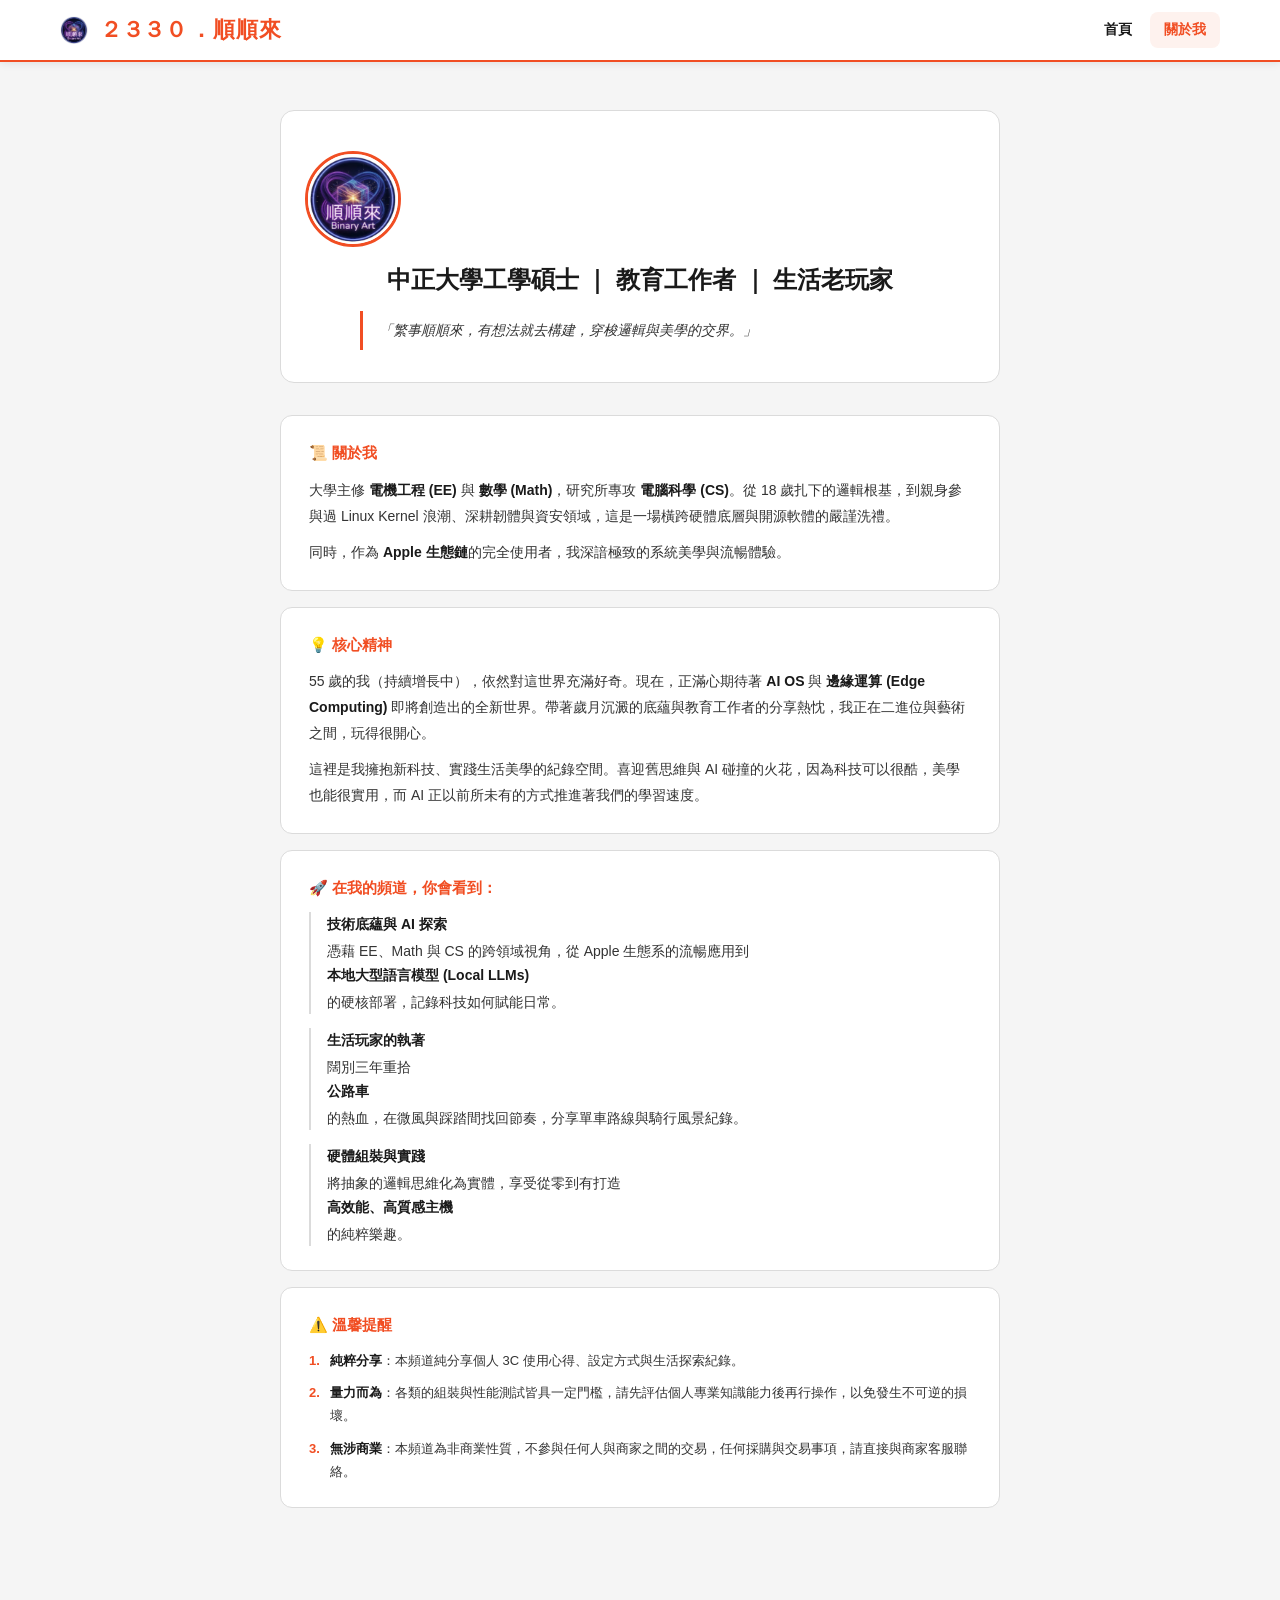
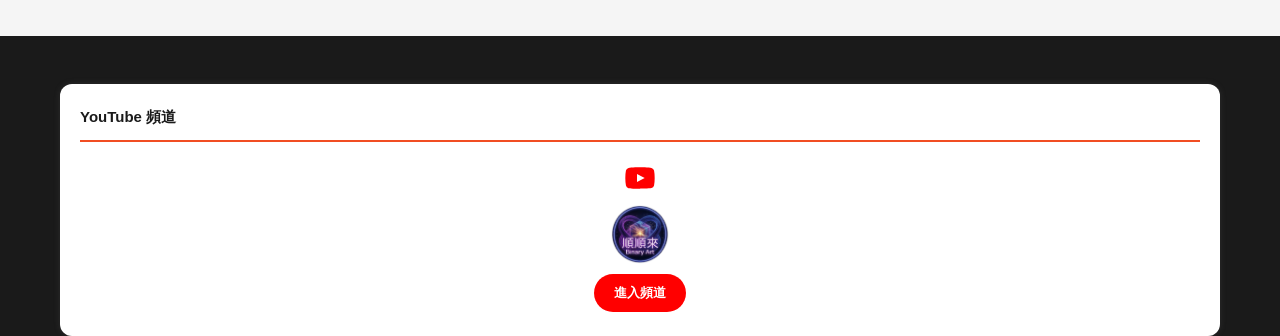
==== about.html @ 05134ce8 "YouTube 頻道按鈕文字改為「進入頻道」 原本「訂閱頻道」改成「進入頻道」，出現在首頁/about/文章頁的 YouTube 頻道 widget。" ====
<!DOCTYPE html>
<html lang="zh-TW">
<head>
  <meta charset="UTF-8">
  <meta name="viewport" content="width=device-width, initial-scale=1.0">
  <title>關於我 - ２３３０．順順來</title>
  <meta name="description" content="中正大學工學碩士、教育工作者、生活老玩家。繁事順順來，有想法就去構建，穿梭邏輯與美學的交界。">
  <link rel="stylesheet" href="style.css">
  <style>
    .about-container {
      max-width: 760px;
      margin: 48px auto;
      padding: 0 20px 64px;
    }
    .about-hero {
      text-align: center;
      padding: 40px 24px 32px;
      margin-bottom: 32px;
      background: var(--bg-card);
      border: 1px solid var(--border);
      border-radius: 14px;
    }
    .about-avatar {
      width: 96px;
      height: 96px;
      border-radius: 50%;
      object-fit: cover;
      border: 3px solid var(--accent-1);
      margin-bottom: 16px;
    }
    .about-hero h1 {
      font-size: clamp(18px, 3vw, 24px);
      font-weight: 800;
      line-height: 1.4;
      margin-bottom: 14px;
      color: var(--text-main);
    }
    .about-quote {
      font-size: 14px;
      color: var(--text-secondary);
      border-left: 3px solid var(--accent-1);
      padding: 8px 16px;
      margin: 0 auto;
      max-width: 560px;
      text-align: left;
      background: rgba(255,255,255,.03);
      border-radius: 0 6px 6px 0;
      font-style: italic;
    }
    .about-section {
      background: var(--bg-card);
      border: 1px solid var(--border);
      border-radius: 12px;
      padding: 24px 28px;
      margin-bottom: 16px;
    }
    .about-section h2 {
      font-size: 15px;
      font-weight: 700;
      color: var(--accent-1);
      margin-bottom: 12px;
      display: flex;
      align-items: center;
      gap: 8px;
    }
    .about-section p {
      font-size: 14px;
      color: var(--text-secondary);
      line-height: 1.85;
    }
    .about-section p + p { margin-top: 10px; }
    .about-section strong { color: var(--text-main); }
    .about-list {
      list-style: none;
      padding: 0;
      display: flex;
      flex-direction: column;
      gap: 14px;
    }
    .about-list li {
      font-size: 14px;
      color: var(--text-secondary);
      line-height: 1.75;
      padding-left: 16px;
      border-left: 2px solid var(--border);
    }
    .about-list li strong { color: var(--text-main); display: block; margin-bottom: 2px; }
    .notice-list {
      list-style: none;
      padding: 0;
      display: flex;
      flex-direction: column;
      gap: 10px;
    }
    .notice-list li {
      font-size: 13px;
      color: var(--text-secondary);
      line-height: 1.75;
      display: flex;
      gap: 10px;
    }
    .notice-num {
      font-weight: 700;
      color: var(--accent-1);
      flex-shrink: 0;
    }
  </style>
</head>
<body>

  <!-- ==================== HEADER ==================== -->
  <header class="site-header">
    <div class="header-inner container">
      <a href="index.html" class="logo" aria-label="２３３０．順順來首頁">
        <img src="pic/logo/logo.png" alt="順順來" class="logo-img"><span class="logo-k">２３３０</span><span class="logo-sub">．順順來</span>
      </a>

      <nav class="mini-nav" aria-label="主要導覽">
        <a href="index.html">首頁</a>
        <a href="about.html" class="active">關於我</a>
      </nav>
    </div>
  </header>

  <main>
    <div class="about-container">

      <!-- Hero -->
      <div class="about-hero">
        <img src="pic/logo/logo.png" alt="順順來" class="about-avatar">
        <h1>中正大學工學碩士 ｜ 教育工作者 ｜ 生活老玩家</h1>
        <p class="about-quote">「繁事順順來，有想法就去構建，穿梭邏輯與美學的交界。」</p>
      </div>

      <!-- 關於我 -->
      <div class="about-section">
        <h2>📜 關於我</h2>
        <p>大學主修 <strong>電機工程 (EE)</strong> 與 <strong>數學 (Math)</strong>，研究所專攻 <strong>電腦科學 (CS)</strong>。從 18 歲扎下的邏輯根基，到親身參與過 Linux Kernel 浪潮、深耕韌體與資安領域，這是一場橫跨硬體底層與開源軟體的嚴謹洗禮。</p>
        <p>同時，作為 <strong>Apple 生態鏈</strong>的完全使用者，我深諳極致的系統美學與流暢體驗。</p>
      </div>

      <!-- 核心精神 -->
      <div class="about-section">
        <h2>💡 核心精神</h2>
        <p>55 歲的我（持續增長中），依然對這世界充滿好奇。現在，正滿心期待著 <strong>AI OS</strong> 與 <strong>邊緣運算 (Edge Computing)</strong> 即將創造出的全新世界。帶著歲月沉澱的底蘊與教育工作者的分享熱忱，我正在二進位與藝術之間，玩得很開心。</p>
        <p>這裡是我擁抱新科技、實踐生活美學的紀錄空間。喜迎舊思維與 AI 碰撞的火花，因為科技可以很酷，美學也能很實用，而 AI 正以前所未有的方式推進著我們的學習速度。</p>
      </div>

      <!-- 在這裡你會看到 -->
      <div class="about-section">
        <h2>🚀 在我的頻道，你會看到：</h2>
        <ul class="about-list">
          <li>
            <strong>技術底蘊與 AI 探索</strong>
            憑藉 EE、Math 與 CS 的跨領域視角，從 Apple 生態系的流暢應用到<strong>本地大型語言模型 (Local LLMs)</strong> 的硬核部署，記錄科技如何賦能日常。
          </li>
          <li>
            <strong>生活玩家的執著</strong>
            闊別三年重拾<strong>公路車</strong>的熱血，在微風與踩踏間找回節奏，分享單車路線與騎行風景紀錄。
          </li>
          <li>
            <strong>硬體組裝與實踐</strong>
            將抽象的邏輯思維化為實體，享受從零到有打造<strong>高效能、高質感主機</strong>的純粹樂趣。
          </li>
        </ul>
      </div>

      <!-- 溫馨提醒 -->
      <div class="about-section">
        <h2>⚠️ 溫馨提醒</h2>
        <ul class="notice-list">
          <li><span class="notice-num">1.</span><span><strong>純粹分享</strong>：本頻道純分享個人 3C 使用心得、設定方式與生活探索紀錄。</span></li>
          <li><span class="notice-num">2.</span><span><strong>量力而為</strong>：各類的組裝與性能測試皆具一定門檻，請先評估個人專業知識能力後再行操作，以免發生不可逆的損壞。</span></li>
          <li><span class="notice-num">3.</span><span><strong>無涉商業</strong>：本頻道為非商業性質，不參與任何人與商家之間的交易，任何採購與交易事項，請直接與商家客服聯絡。</span></li>
        </ul>
      </div>

    </div>
  </main>
  <!-- ==================== FOOTER ==================== -->
  <footer class="site-footer">
    <div class="container">
      

         <div class="widget">
            <h3 class="widget-title">YouTube 頻道</h3>
            <div class="yt-channel-card">
              <div class="yt-icon">
                <svg viewBox="0 0 24 24" width="32" height="32" fill="#FF0000"><path d="M22.54 6.42a2.78 2.78 0 0 0-1.95-1.96C18.88 4 12 4 12 4s-6.88 0-8.59.46A2.78 2.78 0 0 0 1.46 6.42 29 29 0 0 0 1 12a29 29 0 0 0 .46 5.58A2.78 2.78 0 0 0 3.41 19.6C5.12 20 12 20 12 20s6.88 0 8.59-.46a2.78 2.78 0 0 0 1.95-1.95A29 29 0 0 0 23 12a29 29 0 0 0-.46-5.58z"/><polygon fill="#fff" points="9.75 15.02 15.5 12 9.75 8.98 9.75 15.02"/></svg>
              </div>
              <div class="yt-info">
                <img src="pic/logo/logo.png" alt="順順來" class="yt-logo">
              </div>
              <a href="https://www.youtube.com/@shunshun-dev" target="_blank" rel="noopener" class="yt-subscribe-btn">進入頻道</a>
            </div>
          </div>


      
    </div>
  </footer>
 

  <script src="script.js"></script>
</body>
</html>
---- style.css ----
/* ============================================================
   ZenTech - 主要樣式表
   色彩系統：
     --accent-1: #F14E23 (橘紅主色)
     --accent-2: #F14E55 (深紅輔色)
   ============================================================ */

/* ---------- CSS 自訂屬性 ---------- */
:root {
  --accent-1:   #F14E23;
  --accent-2:   #F14E55;
  --border:     #DBDBDB;
  --divider:    #E8E8E8;
  --text-muted: #9E9E9E;
  --text-main:  #1a1a1a;
  --text-body:  #333333;
  --bg-page:    #F5F5F5;
  --bg-card:    #ffffff;
  --bg-header:  #ffffff;
  --radius-sm:  8px;
  --radius-md:  12px;
  --radius-lg:  20px;
  --shadow-card: 0 0 6px 0 hsla(0,0%,45%,.22);
  --shadow-hover: 0 4px 16px 0 hsla(0,0%,35%,.18);
  --transition: 0.25s ease;
  --container: 1200px;
  --header-h:  60px;
}

/* ---------- Reset & Base ---------- */
*, *::before, *::after { box-sizing: border-box; margin: 0; padding: 0; }

html { scroll-behavior: smooth; }

body {
  font-family: -apple-system, BlinkMacSystemFont, "Segoe UI", "PingFang TC",
    "Microsoft JhengHei", "Noto Sans TC", sans-serif;
  font-size: 15px;
  line-height: 1.7;
  color: var(--text-body);
  background: var(--bg-page);
}

a { color: inherit; text-decoration: none; }
a:hover { color: var(--accent-1); }
img { display: block; max-width: 100%; height: auto; }
ul, ol { list-style: none; }
button { cursor: pointer; border: none; background: none; font: inherit; }

/* ---------- 容器 ---------- */
.container {
  max-width: var(--container);
  margin-inline: auto;
  padding-inline: 20px;
}

.section-gap { padding-block: 40px; }

/* ============================================================
   HEADER
   ============================================================ */
.site-header {
  position: sticky;
  top: 0;
  z-index: 100;
  background: var(--bg-header);
  border-bottom: 2px solid var(--accent-1);
  box-shadow: 0 2px 8px hsla(0,0%,0%,.08);
}

.header-inner {
  display: flex;
  align-items: center;
  gap: 16px;
  height: var(--header-h);
}

/* Logo */
.logo {
  display: flex;
  align-items: center;
  gap: 4px;
  flex-shrink: 0;
  font-weight: 900;
  letter-spacing: -0.5px;
}
.logo-img {
  height: 28px;
  width: auto;
  margin-right: 8px;
  border-radius: 4px;
}
.logo-k {
  font-size: 22px;
  color: var(--accent-1);
}
.logo-sub {
  font-size: 22px;
  color: var(--accent-1);
  letter-spacing: 1px;
}

/* 主要導覽（僅首頁／關於我），靠右對齊 */
.mini-nav {
  display: flex;
  gap: 4px;
  margin-inline-start: auto;
}
.mini-nav a {
  display: block;
  padding: 6px 14px;
  border-radius: var(--radius-sm);
  font-size: 14px;
  font-weight: 600;
  color: var(--text-main);
  white-space: nowrap;
  transition: color var(--transition), background var(--transition);
}
.mini-nav a:hover,
.mini-nav a.active {
  color: var(--accent-1);
  background: hsla(16, 88%, 55%, 0.08);
}

/* ============================================================
   NEWS HERO
   ============================================================ */
.news-hero-section {
  background: #080a10;
  border-bottom: 1px solid var(--border);
}

.news-hero-header {
  display: flex;
  align-items: center;
  gap: 10px;
  padding: 14px 0 10px;
  border-bottom: 1px solid rgba(255,255,255,.06);
  flex-wrap: wrap;
}

.news-live-dot {
  width: 8px;
  height: 8px;
  border-radius: 50%;
  background: #f87171;
  flex-shrink: 0;
  animation: pulse-red 1.8s ease-in-out infinite;
}
@keyframes pulse-red {
  0%, 100% { opacity: 1; box-shadow: 0 0 0 0 rgba(248,113,113,.5); }
  50%       { opacity: .7; box-shadow: 0 0 0 5px rgba(248,113,113,0); }
}

.news-hero-label {
  font-size: 12px;
  font-weight: 700;
  letter-spacing: .8px;
  color: #f87171;
  text-transform: uppercase;
}

.news-source-tags {
  margin-left: auto;
  display: flex;
  gap: 6px;
  flex-wrap: wrap;
}

.news-stag {
  font-size: 10px;
  font-weight: 700;
  padding: 2px 7px;
  border-radius: 3px;
}

.news-list {
  list-style: none;
  padding: 2px 0 14px;
  display: grid;
  grid-template-columns: 1fr 1fr;
  gap: 0 32px;
}

.news-item {
  display: flex;
  align-items: baseline;
  gap: 7px;
  padding: 8px 0;
  border-bottom: 1px solid rgba(255,255,255,.04);
  min-width: 0;
}
.news-item:last-child,
.news-item:nth-last-child(2):nth-child(odd) { border-bottom: none; }

.news-badge {
  font-size: 10px;
  font-weight: 700;
  padding: 1px 5px;
  border-radius: 3px;
  white-space: nowrap;
  flex-shrink: 0;
}

.news-item a {
  font-size: 13px;
  color: #ffffff;
  text-decoration: none;
  line-height: 1.4;
  flex: 1;
  min-width: 0;
  overflow: hidden;
  white-space: nowrap;
  text-overflow: ellipsis;
  display: block;
}
.news-item a:hover { color: var(--accent-1); }

.news-time {
  font-size: 11px;
  color: var(--text-muted);
  white-space: nowrap;
  flex-shrink: 0;
}

.news-error {
  color: var(--text-muted);
  font-size: 13px;
  padding: 24px 0;
  text-align: center;
}

/* ============================================================
   MAGAZINE LAYOUT
   ============================================================ */
.magazine-layout {
  display: grid;
  grid-template-columns: 1fr;
  align-items: start;
}

/* ============================================================
   主欄 儀表板嵌入
   ============================================================ */
.dashboard-embed-wrap {
  background: var(--bg-card);
  border: 1px solid var(--border);
  border-radius: var(--radius-lg);
  overflow: hidden;
  box-shadow: var(--shadow-card);
}
.dashboard-embed-header {
  display: flex;
  align-items: center;
  justify-content: space-between;
  gap: 12px;
  padding: 16px 20px;
  border-bottom: 1px solid var(--divider);
}
.dashboard-embed-title {
  font-size: 16px;
  font-weight: 800;
  color: var(--text-main);
}
.dashboard-embed-link {
  font-size: 13px;
  font-weight: 700;
  color: var(--accent-1);
  white-space: nowrap;
  transition: opacity var(--transition);
}
.dashboard-embed-link:hover { opacity: .75; color: var(--accent-1); }
.dashboard-iframe {
  display: block;
  width: 100%;
  border: 0;
  /* 先給接近實際內容高度的預設值，postMessage 抵達後才會被 JS 覆寫成精確值，
     這樣即使高度回報訊息還沒送達或延遲，也不會出現內縮捲軸 */
  height: 2900px;
  transition: height 0.2s ease;
}

@media (max-width: 480px) {
  .dashboard-embed-header { flex-direction: column; align-items: flex-start; gap: 6px; }
}

/* ============================================================
   SIDEBAR
   ============================================================ */
.sidebar { display: flex; flex-direction: column; gap: 24px; }

.widget {
  background: var(--bg-card);
  border-radius: var(--radius-md);
  box-shadow: var(--shadow-card);
  padding: 20px;
}
.widget-title {
  font-size: 15px;
  font-weight: 800;
  color: var(--text-main);
  margin-bottom: 16px;
  padding-bottom: 10px;
  border-bottom: 2px solid var(--accent-1);
}

/* 熱門文章列表 */
.popular-list { display: flex; flex-direction: column; gap: 14px; }
.popular-list li a {
  display: flex;
  gap: 12px;
  align-items: flex-start;
}
.popular-list li a:hover .popular-title { color: var(--accent-1); }
.popular-num {
  font-size: 22px;
  font-weight: 900;
  color: var(--divider);
  line-height: 1;
  flex-shrink: 0;
  width: 28px;
}
.popular-list li:first-child .popular-num { color: var(--accent-1); }
.popular-list li:nth-child(2) .popular-num { color: var(--accent-2); }
.popular-title {
  font-size: 13px;
  font-weight: 600;
  line-height: 1.5;
  color: var(--text-main);
  margin-bottom: 4px;
  transition: color var(--transition);
}
.popular-list time {
  font-size: 11.5px;
  color: var(--text-muted);
}


.tag-item {
  display: inline-block;
  padding: 4px 12px;
  background: var(--bg-page);
  border: 1px solid var(--border);
  border-radius: 20px;
  font-size: 12.5px;
  color: var(--text-body);
  transition: background var(--transition), color var(--transition), border-color var(--transition);
}
.tag-item:hover {
  background: var(--accent-1);
  color: #fff;
  border-color: var(--accent-1);
}

/* ============================================================
   FOOTER
   ============================================================ */
.site-footer {
  background: var(--text-main);
  color: rgba(255,255,255,.75);
  padding-top: 48px;
}

.footer-grid {
  display: grid;
  grid-template-columns: 2fr 1fr 1fr;
  gap: 40px;
  padding-bottom: 40px;
  border-bottom: 1px solid rgba(255,255,255,.1);
}

.footer-brand .logo { margin-bottom: 12px; }
.footer-brand .logo-k { color: var(--accent-1); }
.footer-brand .logo-sub { color: var(--accent-1); }
.footer-brand p {
  font-size: 13.5px;
  line-height: 1.7;
  margin-bottom: 20px;
  color: rgba(255,255,255,.6);
}

.social-links { display: flex; gap: 10px; }
.social-link {
  display: flex;
  align-items: center;
  justify-content: center;
  width: 36px; height: 36px;
  border-radius: 50%;
  background: rgba(255,255,255,.1);
  color: rgba(255,255,255,.8);
  transition: background var(--transition), color var(--transition);
}
.social-link:hover { background: var(--accent-1); color: #fff; }

.footer-col h4 {
  font-size: 14px;
  font-weight: 700;
  color: #fff;
  margin-bottom: 16px;
  padding-bottom: 10px;
  border-bottom: 1px solid rgba(255,255,255,.1);
}
.footer-col ul { display: flex; flex-direction: column; gap: 10px; }
.footer-col a {
  font-size: 13.5px;
  color: rgba(255,255,255,.6);
  transition: color var(--transition);
}
.footer-col a:hover { color: var(--accent-1); }

.footer-bottom {
  display: flex;
  align-items: center;
  justify-content: space-between;
  flex-wrap: wrap;
  gap: 8px;
  padding-block: 20px;
  font-size: 12.5px;
  color: rgba(255,255,255,.4);
}

/* ============================================================
   RESPONSIVE — 平板 (768px ~ 1024px)
   ============================================================ */
@media (max-width: 1024px) {
  .footer-grid { grid-template-columns: 1fr 1fr; }
  .footer-brand { grid-column: 1 / -1; }
}

/* ============================================================
   RESPONSIVE — 手機 (< 768px)
   ============================================================ */
@media (max-width: 768px) {

  /* Header */
  .mini-nav { gap: 0; }
  .mini-nav a { padding: 6px 8px; font-size: 13px; }

  /* News hero */
  .news-list { grid-template-columns: 1fr; }

  /* Footer */
  .footer-grid { grid-template-columns: 1fr; gap: 28px; }
  .footer-brand { grid-column: auto; }
  .footer-bottom { flex-direction: column; text-align: center; }
}

/* ============================================================
   尊重使用者動態偏好
   ============================================================ */
@media (prefers-reduced-motion: reduce) {
  *, *::before, *::after {
    animation-duration: 0.01ms !important;
    transition-duration: 0.01ms !important;
  }
  .news-live-dot { animation: none; }
}

/* ============================================================
   LOADING SPINNER
   ============================================================ */
.loading-spinner {
  width: 36px; height: 36px;
  border: 3px solid var(--divider);
  border-top-color: var(--accent-1);
  border-radius: 50%;
  animation: spin 0.8s linear infinite;
  margin: 40px auto;
}
@keyframes spin { to { transform: rotate(360deg); } }

/* ============================================================
   YouTube 頻道卡片（側邊欄 Widget）
   ============================================================ */
.yt-channel-card {
  display: flex;
  flex-direction: column;
  align-items: center;
  gap: 10px;
  text-align: center;
  padding: 4px 0;
}
.yt-icon { line-height: 0; }
.yt-logo {
  max-width: 140px;
  max-height: 60px;
  object-fit: contain;
}
.yt-subscribe-btn {
  display: inline-block;
  background: #FF0000;
  color: #fff;
  font-size: 13px;
  font-weight: 700;
  padding: 8px 20px;
  border-radius: var(--radius-lg);
  transition: background var(--transition);
}
.yt-subscribe-btn:hover { background: #cc0000; color: #fff; }

/* ============================================================
   文章頁版面
   ============================================================ */
.article-container { padding-block: 32px; }

.article-layout {
  display: grid;
  grid-template-columns: 1fr 300px;
  gap: 32px;
  align-items: start;
}

/* 麵包屑 */
.breadcrumb {
  display: flex;
  align-items: center;
  gap: 8px;
  flex-wrap: wrap;
  font-size: 13px;
  color: var(--text-muted);
  margin-bottom: 24px;
}
.breadcrumb a { color: var(--text-muted); transition: color var(--transition); }
.breadcrumb a:hover { color: var(--accent-1); }
.breadcrumb .sep {
  font-size: 10px;
  opacity: .5;
}
.breadcrumb .current { color: var(--text-body); }

/* 文章 meta（類別 + 日期）*/
.article-meta-top {
  display: flex;
  align-items: center;
  gap: 12px;
  margin-bottom: 16px;
  flex-wrap: wrap;
}
.article-cat-tag {
  display: inline-block;
  background: var(--accent-1);
  color: #fff;
  font-size: 11px;
  font-weight: 700;
  letter-spacing: 0.8px;
  padding: 4px 12px;
  border-radius: 4px;
}
.article-date {
  font-size: 13px;
  color: var(--text-muted);
}

/* 文章標題 */
.article-title {
  font-size: clamp(20px, 3vw, 30px);
  font-weight: 900;
  line-height: 1.35;
  color: var(--text-main);
  margin-bottom: 8px;
}

/* 文章摘要 */
.article-excerpt {
  font-size: 15.5px;
  color: var(--text-muted);
  line-height: 1.7;
  margin-bottom: 24px;
  padding-bottom: 24px;
  border-bottom: 1px solid var(--divider);
}

/* YouTube 嵌入容器（響應式 16:9）*/
.yt-embed-wrap {
  position: relative;
  width: 100%;
  aspect-ratio: 16 / 9;
  border-radius: var(--radius-md);
  overflow: hidden;
  background: #000;
  margin-bottom: 32px;
  box-shadow: var(--shadow-hover);
}
.yt-embed-wrap iframe {
  position: absolute;
  inset: 0;
  width: 100%;
  height: 100%;
  border: none;
}

/* 文章內文 */
.article-body {
  font-size: 16px;
  line-height: 1.85;
  color: var(--text-body);
}
.article-body p {
  margin-bottom: 1.4em;
  text-align: justify;
}
.article-body p:last-child { margin-bottom: 0; }

.article-figure {
  margin: 1.8em 0;
}
.article-figure img {
  width: 100%;
  border-radius: var(--radius-md);
  box-shadow: var(--shadow-card);
}
.article-figure figcaption {
  margin-top: 8px;
  font-size: 13px;
  color: var(--text-muted);
  text-align: center;
}

/* 標籤列 */
.article-tags {
  display: flex;
  flex-wrap: wrap;
  gap: 8px;
  margin-top: 32px;
  padding-top: 24px;
  border-top: 1px solid var(--divider);
}
.article-tags .tag-item {
  font-size: 12px;
}

/* 文章頁分享列 */
.article-share {
  display: flex;
  align-items: center;
  gap: 12px;
  margin-top: 24px;
  font-size: 13.5px;
  font-weight: 600;
  color: var(--text-muted);
}
.share-btn {
  display: flex;
  align-items: center;
  gap: 6px;
  padding: 7px 16px;
  border-radius: var(--radius-lg);
  font-size: 13px;
  font-weight: 600;
  color: #fff;
  transition: opacity var(--transition);
}
.share-btn:hover { opacity: .85; color: #fff; }
.share-btn.fb { background: #1877F2; }
.share-btn.yt { background: #FF0000; }
.share-btn.line { background: #06C755; }

/* 404 / 錯誤訊息 */
.article-not-found {
  text-align: center;
  padding: 80px 20px;
  color: var(--text-muted);
}
.article-not-found h2 {
  font-size: 22px;
  color: var(--text-main);
  margin-bottom: 12px;
}
.article-not-found a {
  color: var(--accent-1);
  font-weight: 600;
}

/* ============================================================
   RWD — 文章頁
   ============================================================ */
@media (max-width: 1024px) {
  .article-layout { grid-template-columns: 1fr 260px; }
}

@media (max-width: 768px) {
  .article-layout { grid-template-columns: 1fr; }
  .article-sidebar { order: -1; }
.article-title { font-size: 20px; }
  .article-body { font-size: 15px; }
}
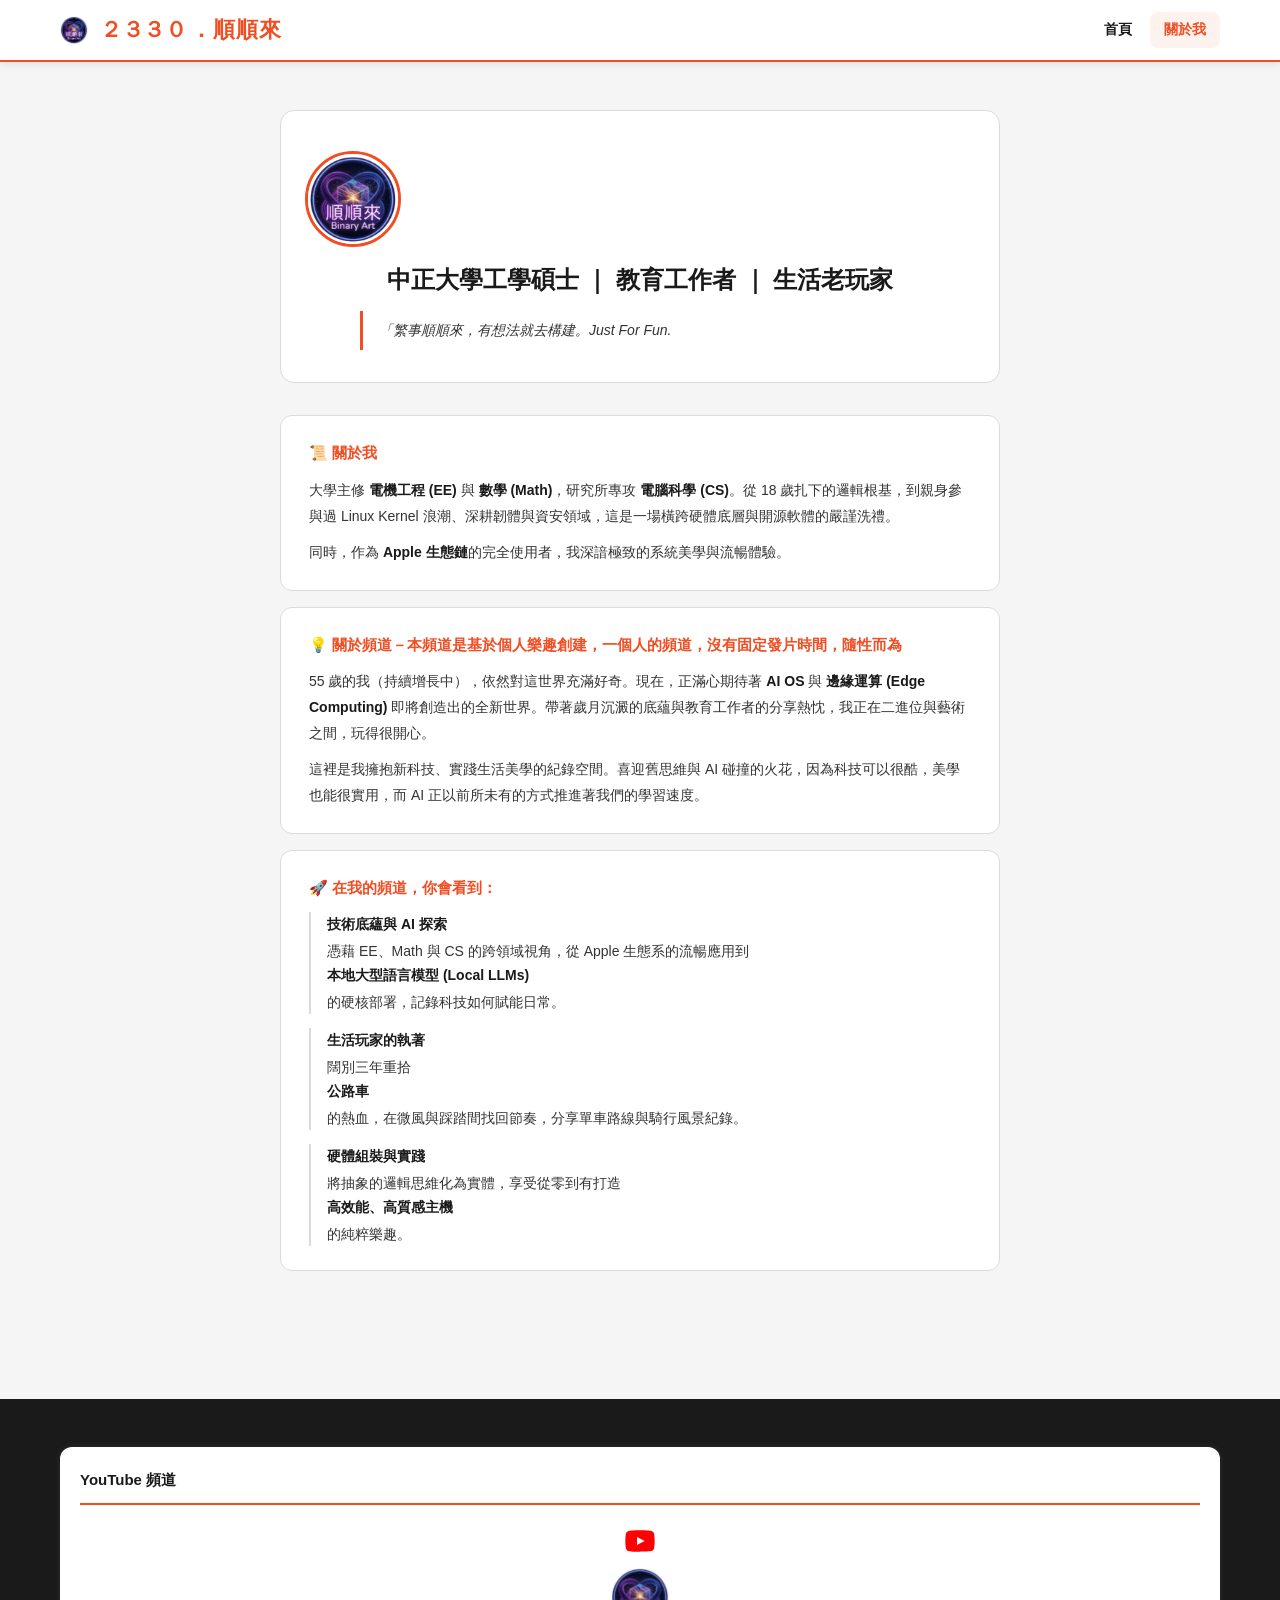
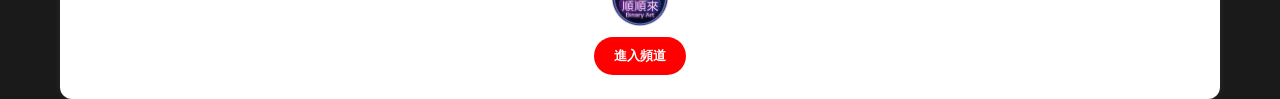
==== commit cb6ae111: "Update about section and modify quotes" ====
--- a/about.html
+++ b/about.html
@@ -129,7 +129,7 @@
       <div class="about-hero">
         <img src="pic/logo/logo.png" alt="順順來" class="about-avatar">
         <h1>中正大學工學碩士 ｜ 教育工作者 ｜ 生活老玩家</h1>
-        <p class="about-quote">「繁事順順來，有想法就去構建，穿梭邏輯與美學的交界。」</p>
+        <p class="about-quote">「繁事順順來，有想法就去構建。Just For Fun.</p>
       </div>
 
       <!-- 關於我 -->
@@ -141,7 +141,7 @@
 
       <!-- 核心精神 -->
       <div class="about-section">
-        <h2>💡 核心精神</h2>
+        <h2>💡 關於頻道－本頻道是基於個人樂趣創建，一個人的頻道，沒有固定發片時間，隨性而為</h2>
         <p>55 歲的我（持續增長中），依然對這世界充滿好奇。現在，正滿心期待著 <strong>AI OS</strong> 與 <strong>邊緣運算 (Edge Computing)</strong> 即將創造出的全新世界。帶著歲月沉澱的底蘊與教育工作者的分享熱忱，我正在二進位與藝術之間，玩得很開心。</p>
         <p>這裡是我擁抱新科技、實踐生活美學的紀錄空間。喜迎舊思維與 AI 碰撞的火花，因為科技可以很酷，美學也能很實用，而 AI 正以前所未有的方式推進著我們的學習速度。</p>
       </div>
@@ -165,15 +165,7 @@
         </ul>
       </div>
 
-      <!-- 溫馨提醒 -->
-      <div class="about-section">
-        <h2>⚠️ 溫馨提醒</h2>
-        <ul class="notice-list">
-          <li><span class="notice-num">1.</span><span><strong>純粹分享</strong>：本頻道純分享個人 3C 使用心得、設定方式與生活探索紀錄。</span></li>
-          <li><span class="notice-num">2.</span><span><strong>量力而為</strong>：各類的組裝與性能測試皆具一定門檻，請先評估個人專業知識能力後再行操作，以免發生不可逆的損壞。</span></li>
-          <li><span class="notice-num">3.</span><span><strong>無涉商業</strong>：本頻道為非商業性質，不參與任何人與商家之間的交易，任何採購與交易事項，請直接與商家客服聯絡。</span></li>
-        </ul>
-      </div>
+     
 
     </div>
   </main>
--- a/style.css
+++ b/style.css
@@ -274,8 +274,11 @@
   display: block;
   width: 100%;
   border: 0;
+  overflow: hidden;
   /* 先給接近實際內容高度的預設值，postMessage 抵達後才會被 JS 覆寫成精確值，
-     這樣即使高度回報訊息還沒送達或延遲，也不會出現內縮捲軸 */
+     這樣即使高度回報訊息還沒送達或延遲，也不會出現內縮捲軸；
+     scrolling="no" + overflow:hidden 讓 iframe 本身永遠不出現自己的捲軸，
+     全部改由外層頁面捲動，避免巢狀雙捲軸操作不順的問題 */
   height: 2900px;
   transition: height 0.2s ease;
 }
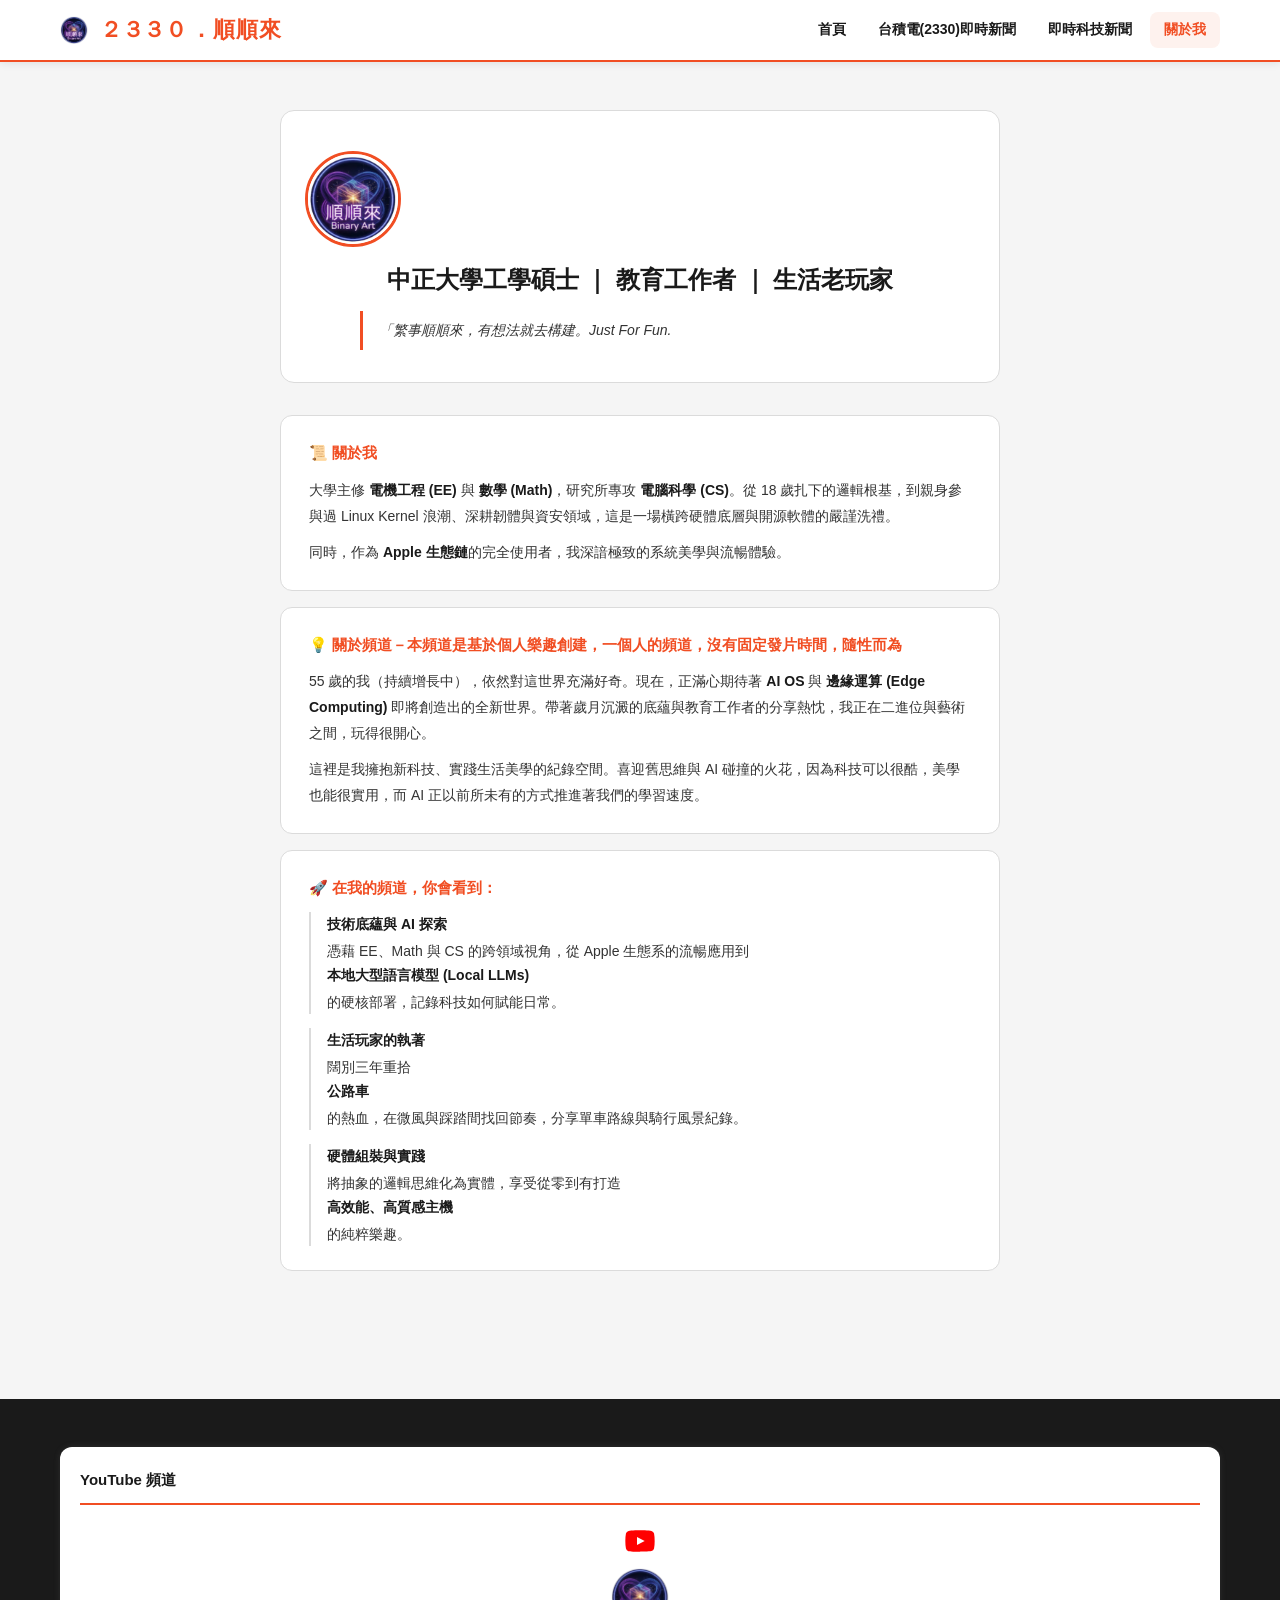
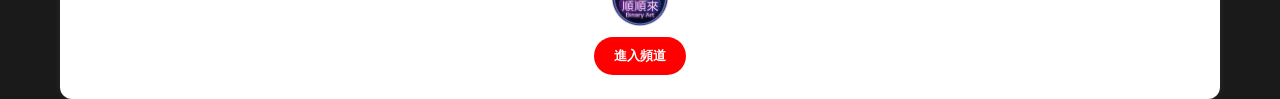
==== commit a3710e88: "新增台積電新聞／科技新聞卡片牆頁面 - 新增 news-tsmc.html、news-tech.html：把首頁「台積電(2330)即時新聞」   「即時科技新聞」兩個小工具的新聞來源，改成完整卡片牆" ====
--- a/about.html
+++ b/about.html
@@ -117,6 +117,8 @@
 
       <nav class="mini-nav" aria-label="主要導覽">
         <a href="index.html">首頁</a>
+        <a href="news-tsmc.html">台積電(2330)即時新聞</a>
+        <a href="news-tech.html">即時科技新聞</a>
         <a href="about.html" class="active">關於我</a>
       </nav>
     </div>
--- a/style.css
+++ b/style.css
@@ -231,6 +231,89 @@
 }
 
 /* ============================================================
+   新聞卡片牆頁面（news-tsmc.html / news-tech.html）
+   ============================================================ */
+.news-page-title {
+  font-size: clamp(20px, 3vw, 26px);
+  font-weight: 800;
+  color: var(--text-main);
+  margin-bottom: 20px;
+}
+
+.news-card-grid {
+  display: grid;
+  grid-template-columns: repeat(auto-fill, minmax(260px, 1fr));
+  gap: 20px;
+}
+
+.news-card {
+  display: flex;
+  flex-direction: column;
+  background: var(--bg-card);
+  border: 1px solid var(--border);
+  border-radius: var(--radius-md);
+  box-shadow: var(--shadow-card);
+  overflow: hidden;
+  transition: box-shadow var(--transition), transform var(--transition);
+}
+.news-card:hover {
+  box-shadow: var(--shadow-hover);
+  transform: translateY(-2px);
+  color: inherit;
+}
+
+/* 沒有縮圖的新聞卡片不會輸出這個區塊（見script.js），卡片直接從內文開始，不留空白 */
+.news-card-img {
+  width: 100%;
+  aspect-ratio: 16 / 9;
+  overflow: hidden;
+  background: var(--bg-page);
+}
+.news-card-img img {
+  width: 100%;
+  height: 100%;
+  object-fit: cover;
+}
+
+.news-card-body {
+  display: flex;
+  flex-direction: column;
+  gap: 8px;
+  padding: 16px;
+  flex: 1;
+}
+
+.news-card-body .news-badge { align-self: flex-start; }
+
+.news-card-title {
+  font-size: 15px;
+  font-weight: 700;
+  line-height: 1.5;
+  color: var(--text-main);
+}
+
+.news-card-excerpt {
+  font-size: 13px;
+  line-height: 1.7;
+  color: var(--text-muted);
+  flex: 1;
+  display: -webkit-box;
+  -webkit-line-clamp: 3;
+  -webkit-box-orient: vertical;
+  overflow: hidden;
+}
+
+.news-card-time {
+  font-size: 12px;
+  color: var(--text-muted);
+  margin-top: auto;
+}
+
+@media (max-width: 768px) {
+  .news-card-grid { grid-template-columns: 1fr; }
+}
+
+/* ============================================================
    MAGAZINE LAYOUT
    ============================================================ */
 .magazine-layout {
@@ -448,6 +531,14 @@
   .footer-bottom { flex-direction: column; text-align: center; }
 }
 
+@media (max-width: 480px) {
+  /* 4個選單項目＋logo在極窄螢幕擠不下同一列，讓nav換到logo下方第二行，
+     避免文字被裁掉或整頁出現水平捲動 */
+  .header-inner { flex-wrap: wrap; height: auto; padding-block: 10px; }
+  .mini-nav { width: 100%; gap: 2px; }
+  .mini-nav a { padding: 5px 6px; font-size: 12px; }
+}
+
 /* ============================================================
    尊重使用者動態偏好
    ============================================================ */
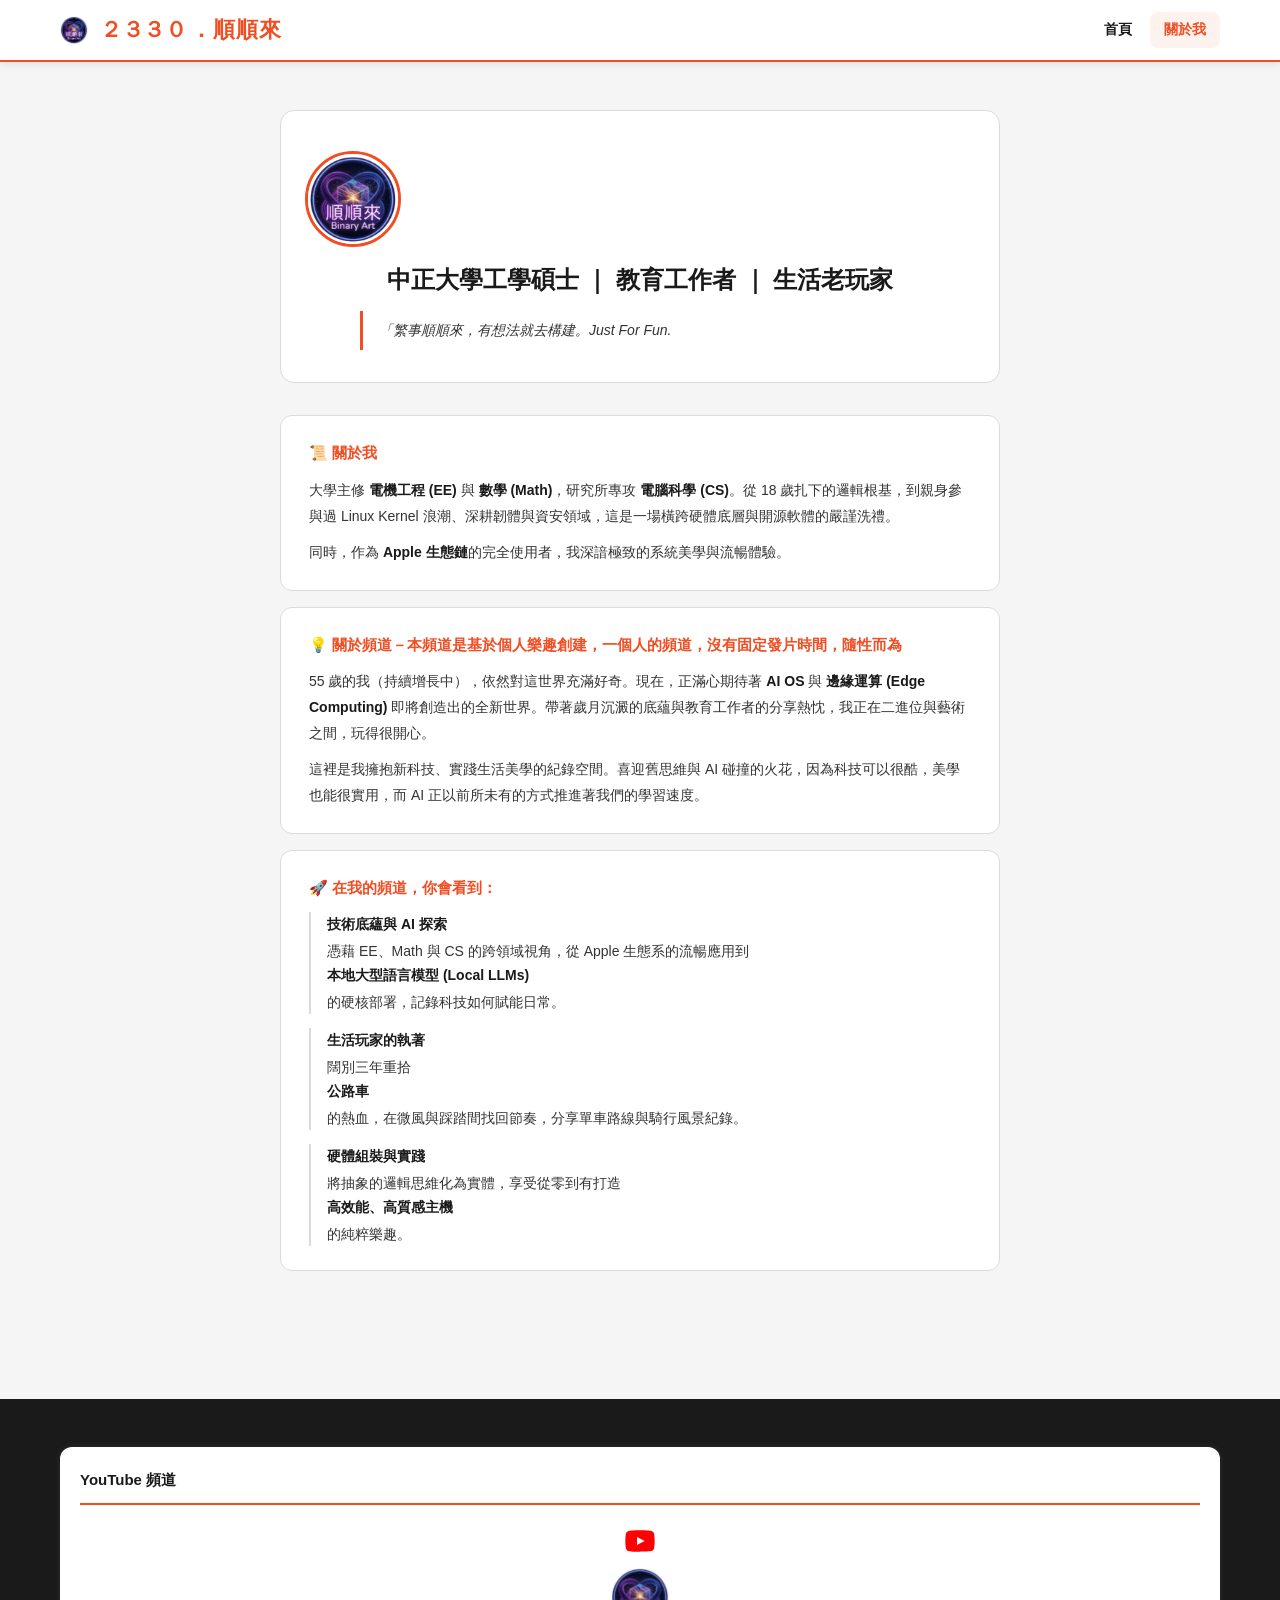
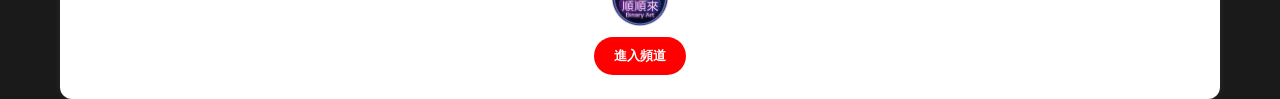
==== commit 6d2623e3: "revert: 移除新聞卡片牆功能，恢復到加入前的狀態 新增的兩個選單頁面(news-tsmc.html/news-tech.html)上線後接連出狀況（轉圈圈 卡住、修復後又造成首頁「即時科技新聞」" ====
--- a/about.html
+++ b/about.html
@@ -117,8 +117,6 @@
 
       <nav class="mini-nav" aria-label="主要導覽">
         <a href="index.html">首頁</a>
-        <a href="news-tsmc.html">台積電(2330)即時新聞</a>
-        <a href="news-tech.html">即時科技新聞</a>
         <a href="about.html" class="active">關於我</a>
       </nav>
     </div>
--- a/style.css
+++ b/style.css
@@ -231,89 +231,6 @@
 }
 
 /* ============================================================
-   新聞卡片牆頁面（news-tsmc.html / news-tech.html）
-   ============================================================ */
-.news-page-title {
-  font-size: clamp(20px, 3vw, 26px);
-  font-weight: 800;
-  color: var(--text-main);
-  margin-bottom: 20px;
-}
-
-.news-card-grid {
-  display: grid;
-  grid-template-columns: repeat(auto-fill, minmax(260px, 1fr));
-  gap: 20px;
-}
-
-.news-card {
-  display: flex;
-  flex-direction: column;
-  background: var(--bg-card);
-  border: 1px solid var(--border);
-  border-radius: var(--radius-md);
-  box-shadow: var(--shadow-card);
-  overflow: hidden;
-  transition: box-shadow var(--transition), transform var(--transition);
-}
-.news-card:hover {
-  box-shadow: var(--shadow-hover);
-  transform: translateY(-2px);
-  color: inherit;
-}
-
-/* 沒有縮圖的新聞卡片不會輸出這個區塊（見script.js），卡片直接從內文開始，不留空白 */
-.news-card-img {
-  width: 100%;
-  aspect-ratio: 16 / 9;
-  overflow: hidden;
-  background: var(--bg-page);
-}
-.news-card-img img {
-  width: 100%;
-  height: 100%;
-  object-fit: cover;
-}
-
-.news-card-body {
-  display: flex;
-  flex-direction: column;
-  gap: 8px;
-  padding: 16px;
-  flex: 1;
-}
-
-.news-card-body .news-badge { align-self: flex-start; }
-
-.news-card-title {
-  font-size: 15px;
-  font-weight: 700;
-  line-height: 1.5;
-  color: var(--text-main);
-}
-
-.news-card-excerpt {
-  font-size: 13px;
-  line-height: 1.7;
-  color: var(--text-muted);
-  flex: 1;
-  display: -webkit-box;
-  -webkit-line-clamp: 3;
-  -webkit-box-orient: vertical;
-  overflow: hidden;
-}
-
-.news-card-time {
-  font-size: 12px;
-  color: var(--text-muted);
-  margin-top: auto;
-}
-
-@media (max-width: 768px) {
-  .news-card-grid { grid-template-columns: 1fr; }
-}
-
-/* ============================================================
    MAGAZINE LAYOUT
    ============================================================ */
 .magazine-layout {
@@ -531,14 +448,6 @@
   .footer-bottom { flex-direction: column; text-align: center; }
 }
 
-@media (max-width: 480px) {
-  /* 4個選單項目＋logo在極窄螢幕擠不下同一列，讓nav換到logo下方第二行，
-     避免文字被裁掉或整頁出現水平捲動 */
-  .header-inner { flex-wrap: wrap; height: auto; padding-block: 10px; }
-  .mini-nav { width: 100%; gap: 2px; }
-  .mini-nav a { padding: 5px 6px; font-size: 12px; }
-}
-
 /* ============================================================
    尊重使用者動態偏好
    ============================================================ */
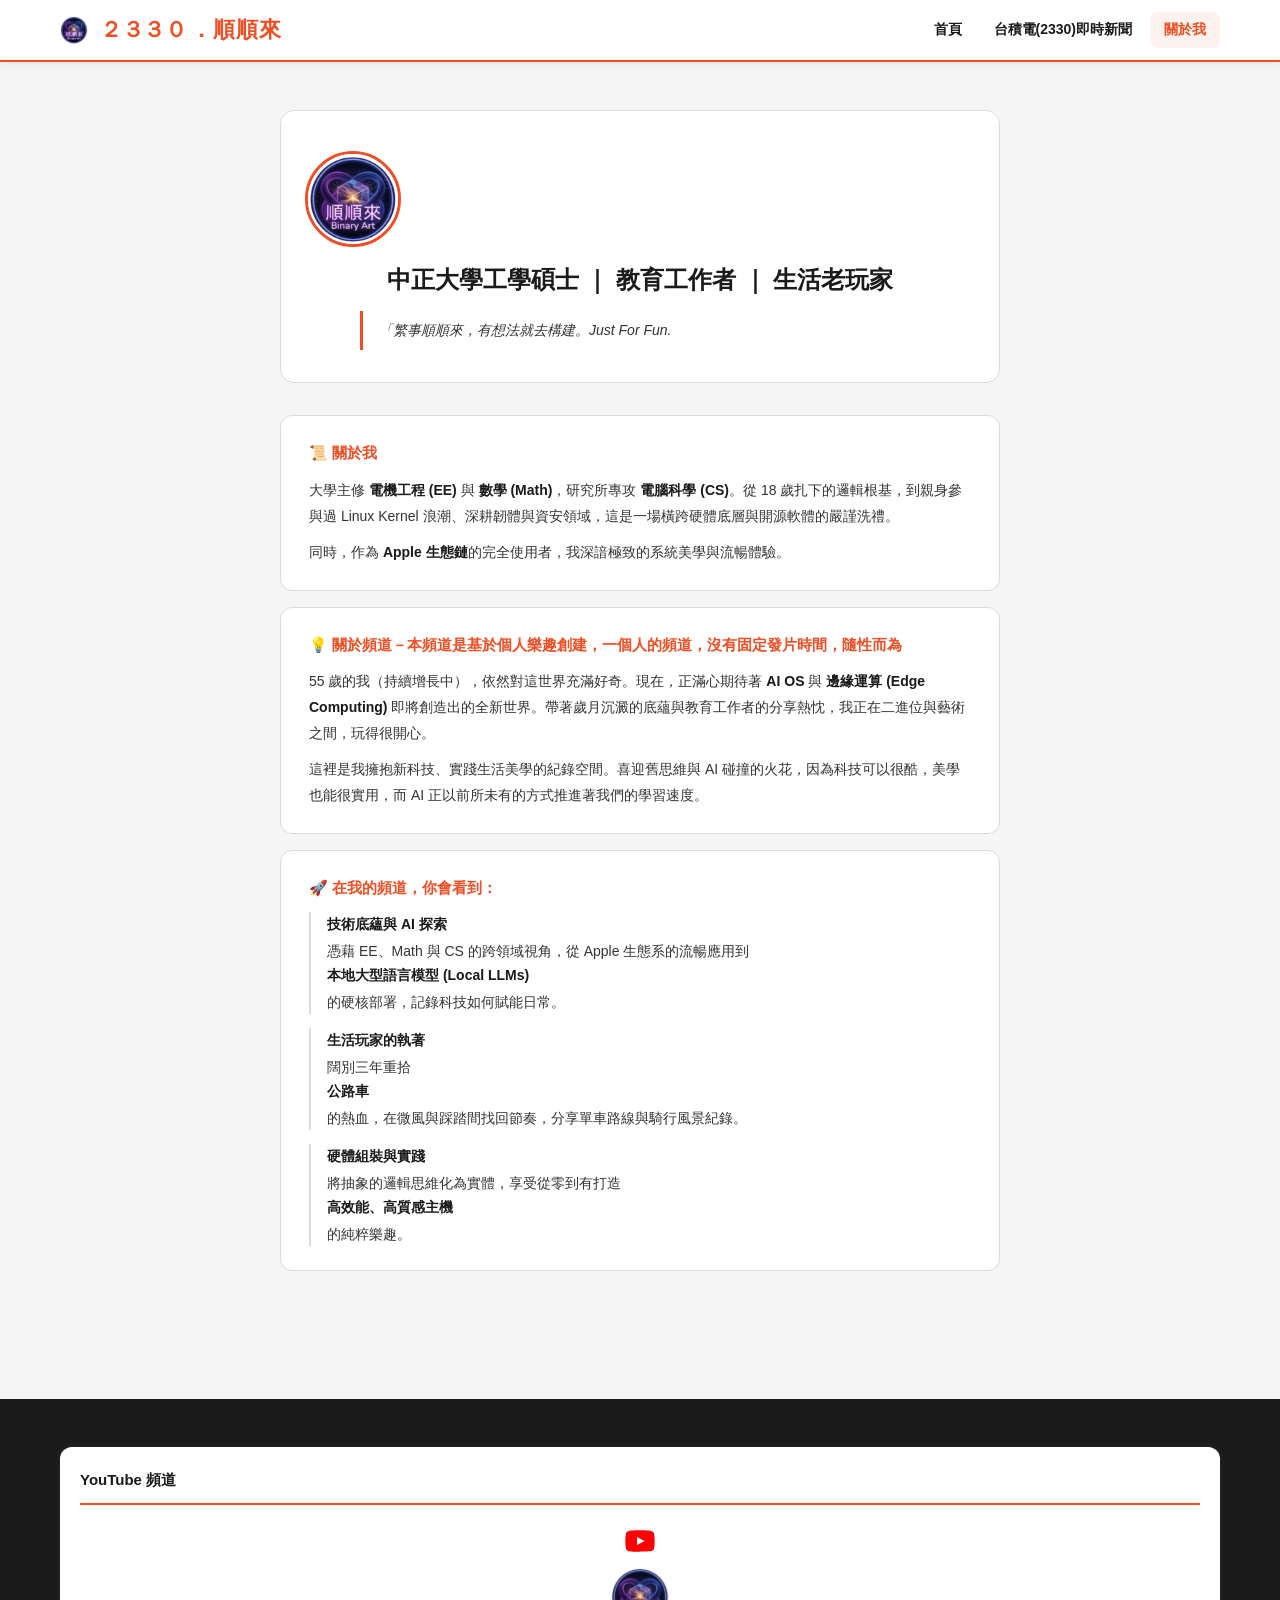
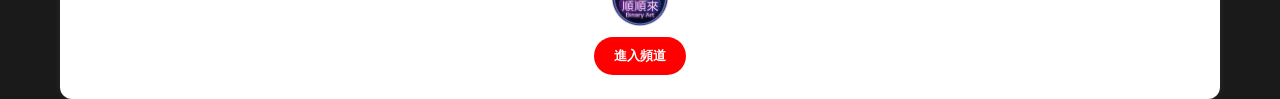
==== commit 4fde924a: "新增「台積電(2330)即時新聞」選單頁面（簡化版） 比照使用者這次明確縮小的需求重做，刻意把風險降到最低：  - 完全不改fetchRSS()的簽名跟行為（不加count/timeoutMs參數，維" ====
--- a/about.html
+++ b/about.html
@@ -117,6 +117,7 @@
 
       <nav class="mini-nav" aria-label="主要導覽">
         <a href="index.html">首頁</a>
+        <a href="news-tsmc.html">台積電(2330)即時新聞</a>
         <a href="about.html" class="active">關於我</a>
       </nav>
     </div>
--- a/style.css
+++ b/style.css
@@ -231,6 +231,48 @@
 }
 
 /* ============================================================
+   新聞卡片牆（news-tsmc.html 用，跟上方黑色列表顯示同一批資料）
+   ============================================================ */
+.news-card-grid {
+  display: grid;
+  grid-template-columns: repeat(auto-fill, minmax(200px, 1fr));
+  gap: 16px;
+}
+
+.news-card {
+  display: block;
+  background: var(--bg-card);
+  border: 1px solid var(--border);
+  border-radius: var(--radius-md);
+  box-shadow: var(--shadow-card);
+  padding: 16px;
+  transition: box-shadow var(--transition), transform var(--transition);
+}
+.news-card:hover {
+  box-shadow: var(--shadow-hover);
+  transform: translateY(-2px);
+  color: inherit;
+}
+
+.news-card-title {
+  font-size: 14px;
+  font-weight: 700;
+  color: var(--text-main);
+  line-height: 1.5;
+}
+
+.news-card-time {
+  display: block;
+  margin-top: 8px;
+  font-size: 12px;
+  color: var(--text-muted);
+}
+
+@media (max-width: 480px) {
+  .news-card-grid { grid-template-columns: repeat(2, 1fr); }
+}
+
+/* ============================================================
    MAGAZINE LAYOUT
    ============================================================ */
 .magazine-layout {
@@ -448,6 +490,14 @@
   .footer-bottom { flex-direction: column; text-align: center; }
 }
 
+@media (max-width: 480px) {
+  /* 3個選單項目＋logo在極窄螢幕擠不下同一列，讓nav換到logo下方第二行，
+     避免文字被裁掉或整頁出現水平捲動 */
+  .header-inner { flex-wrap: wrap; height: auto; padding-block: 10px; }
+  .mini-nav { width: 100%; gap: 2px; }
+  .mini-nav a { padding: 5px 6px; font-size: 12px; }
+}
+
 /* ============================================================
    尊重使用者動態偏好
    ============================================================ */
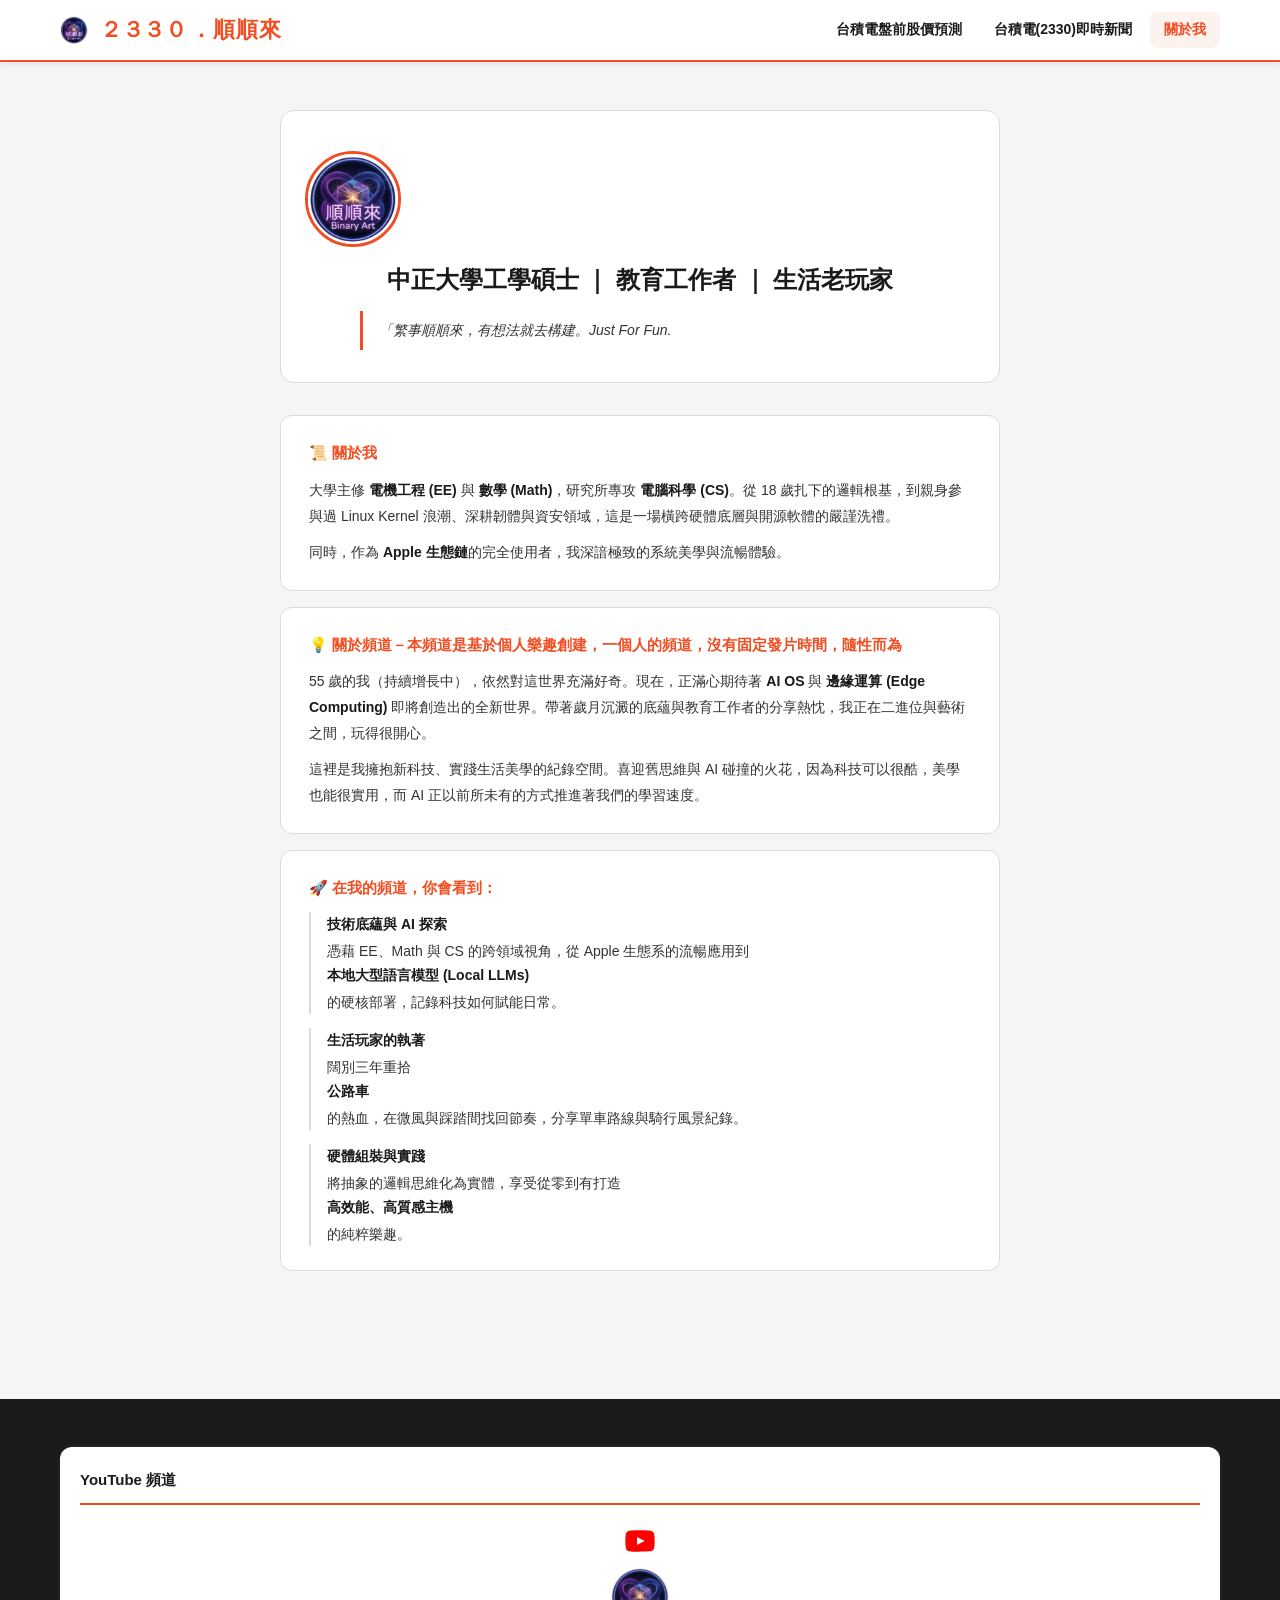
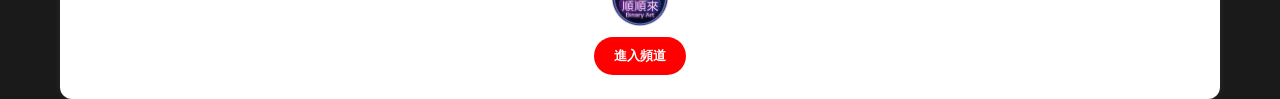
==== commit ac75fde9: "選單「首頁」改名為「台積電盤前股價預測」 使用者要求更換選單文字。index.html/about.html/article.html/news-tsmc.html 四個檔案的nav都各自把指向ind" ====
--- a/about.html
+++ b/about.html
@@ -116,7 +116,7 @@
       </a>
 
       <nav class="mini-nav" aria-label="主要導覽">
-        <a href="index.html">首頁</a>
+        <a href="index.html">台積電盤前股價預測</a>
         <a href="news-tsmc.html">台積電(2330)即時新聞</a>
         <a href="about.html" class="active">關於我</a>
       </nav>
--- a/style.css
+++ b/style.css
@@ -235,23 +235,55 @@
    ============================================================ */
 .news-card-grid {
   display: grid;
-  grid-template-columns: repeat(auto-fill, minmax(200px, 1fr));
+  grid-template-columns: repeat(auto-fill, minmax(240px, 1fr));
   gap: 16px;
 }
 
 .news-card {
-  display: block;
+  display: flex;
+  flex-direction: column;
   background: var(--bg-card);
   border: 1px solid var(--border);
   border-radius: var(--radius-md);
   box-shadow: var(--shadow-card);
-  padding: 16px;
+  overflow: hidden;
   transition: box-shadow var(--transition), transform var(--transition);
 }
 .news-card:hover {
   box-shadow: var(--shadow-hover);
   transform: translateY(-2px);
   color: inherit;
+}
+
+/* 依標題演算出的漸層色帶，取代真實文章配圖（這個新聞來源沒有圖可用），
+   純CSS背景色，不是圖片，不會有載入失敗的問題 */
+.news-card-accent {
+  height: 6px;
+  width: 100%;
+  flex-shrink: 0;
+}
+
+.news-card-body {
+  display: flex;
+  flex-direction: column;
+  gap: 6px;
+  padding: 14px 16px;
+  flex: 1;
+}
+
+/* 來源favicon小圖標＋相對時間這一排（取代真實新聞縮圖——Google新聞RSS本身
+   沒有內嵌圖片，改用來源網站的favicon當視覺辨識，不是文章大圖） */
+.news-card-meta {
+  display: flex;
+  align-items: center;
+  gap: 6px;
+}
+
+.news-card-favicon {
+  width: 16px;
+  height: 16px;
+  border-radius: 3px;
+  flex-shrink: 0;
 }
 
 .news-card-title {
@@ -262,14 +294,12 @@
 }
 
 .news-card-time {
-  display: block;
-  margin-top: 8px;
   font-size: 12px;
   color: var(--text-muted);
 }
 
 @media (max-width: 480px) {
-  .news-card-grid { grid-template-columns: repeat(2, 1fr); }
+  .news-card-grid { grid-template-columns: 1fr; }
 }
 
 /* ============================================================
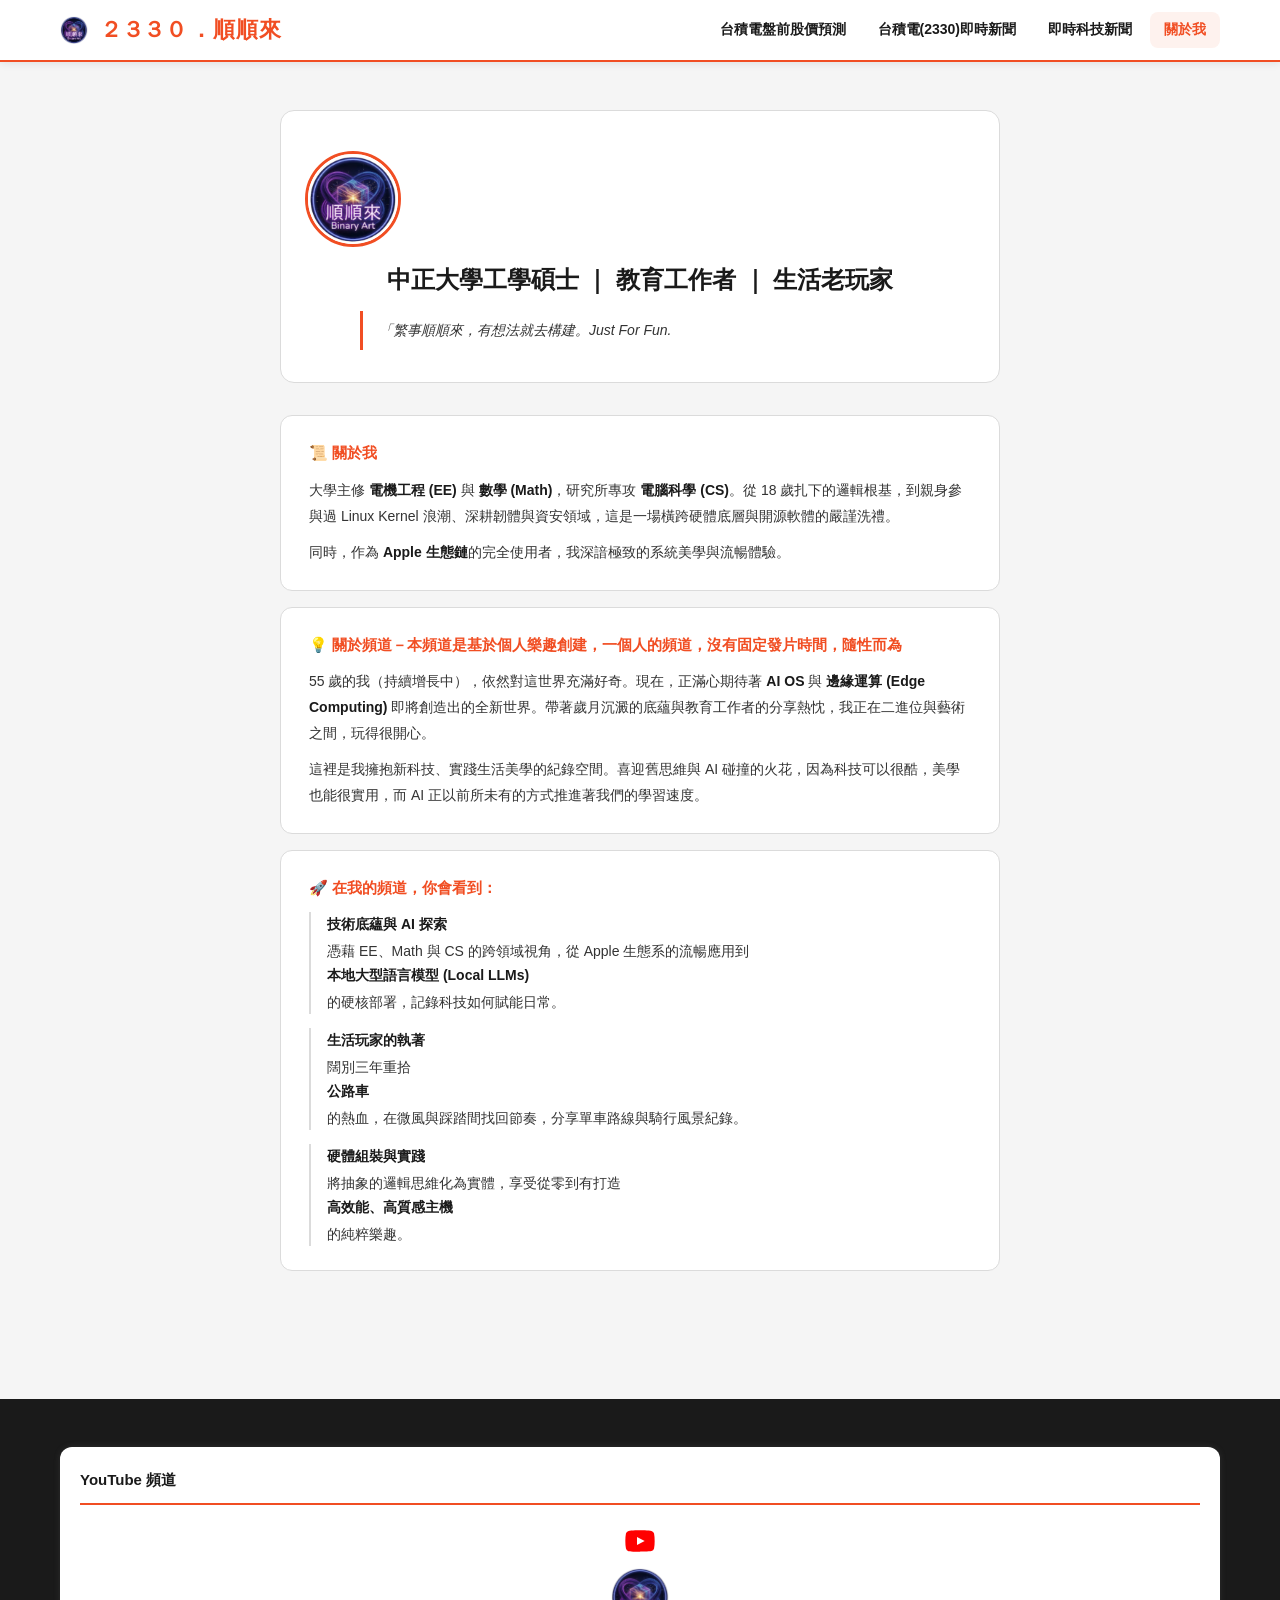
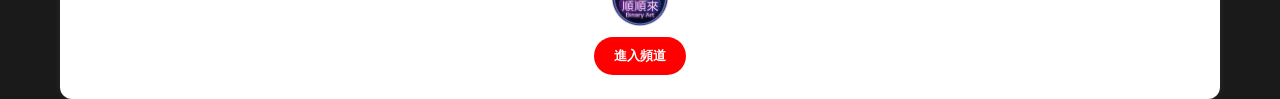
==== commit 00faf08a: "新增「即時科技新聞」選單頁面，做法比照台積電新聞頁 比照news-tsmc.html的既有模式：只fetch一次(NEWS_SOURCES三個來源，維持 count=10不拉高)，同一批資料同時渲染上" ====
--- a/about.html
+++ b/about.html
@@ -118,6 +118,7 @@
       <nav class="mini-nav" aria-label="主要導覽">
         <a href="index.html">台積電盤前股價預測</a>
         <a href="news-tsmc.html">台積電(2330)即時新聞</a>
+        <a href="news-tech.html">即時科技新聞</a>
         <a href="about.html" class="active">關於我</a>
       </nav>
     </div>
--- a/style.css
+++ b/style.css
@@ -521,10 +521,11 @@
 }
 
 @media (max-width: 480px) {
-  /* 3個選單項目＋logo在極窄螢幕擠不下同一列，讓nav換到logo下方第二行，
-     避免文字被裁掉或整頁出現水平捲動 */
+  /* 4個選單項目＋logo在極窄螢幕擠不下同一列，讓nav換到logo下方第二行；
+     nav本身也要能換行(flex-wrap)，否則4個項目在很窄的手機(例如375px)
+     還是會擠成一整條超出螢幕寬度，造成整頁水平捲動 */
   .header-inner { flex-wrap: wrap; height: auto; padding-block: 10px; }
-  .mini-nav { width: 100%; gap: 2px; }
+  .mini-nav { width: 100%; gap: 2px; flex-wrap: wrap; justify-content: center; }
   .mini-nav a { padding: 5px 6px; font-size: 12px; }
 }
 
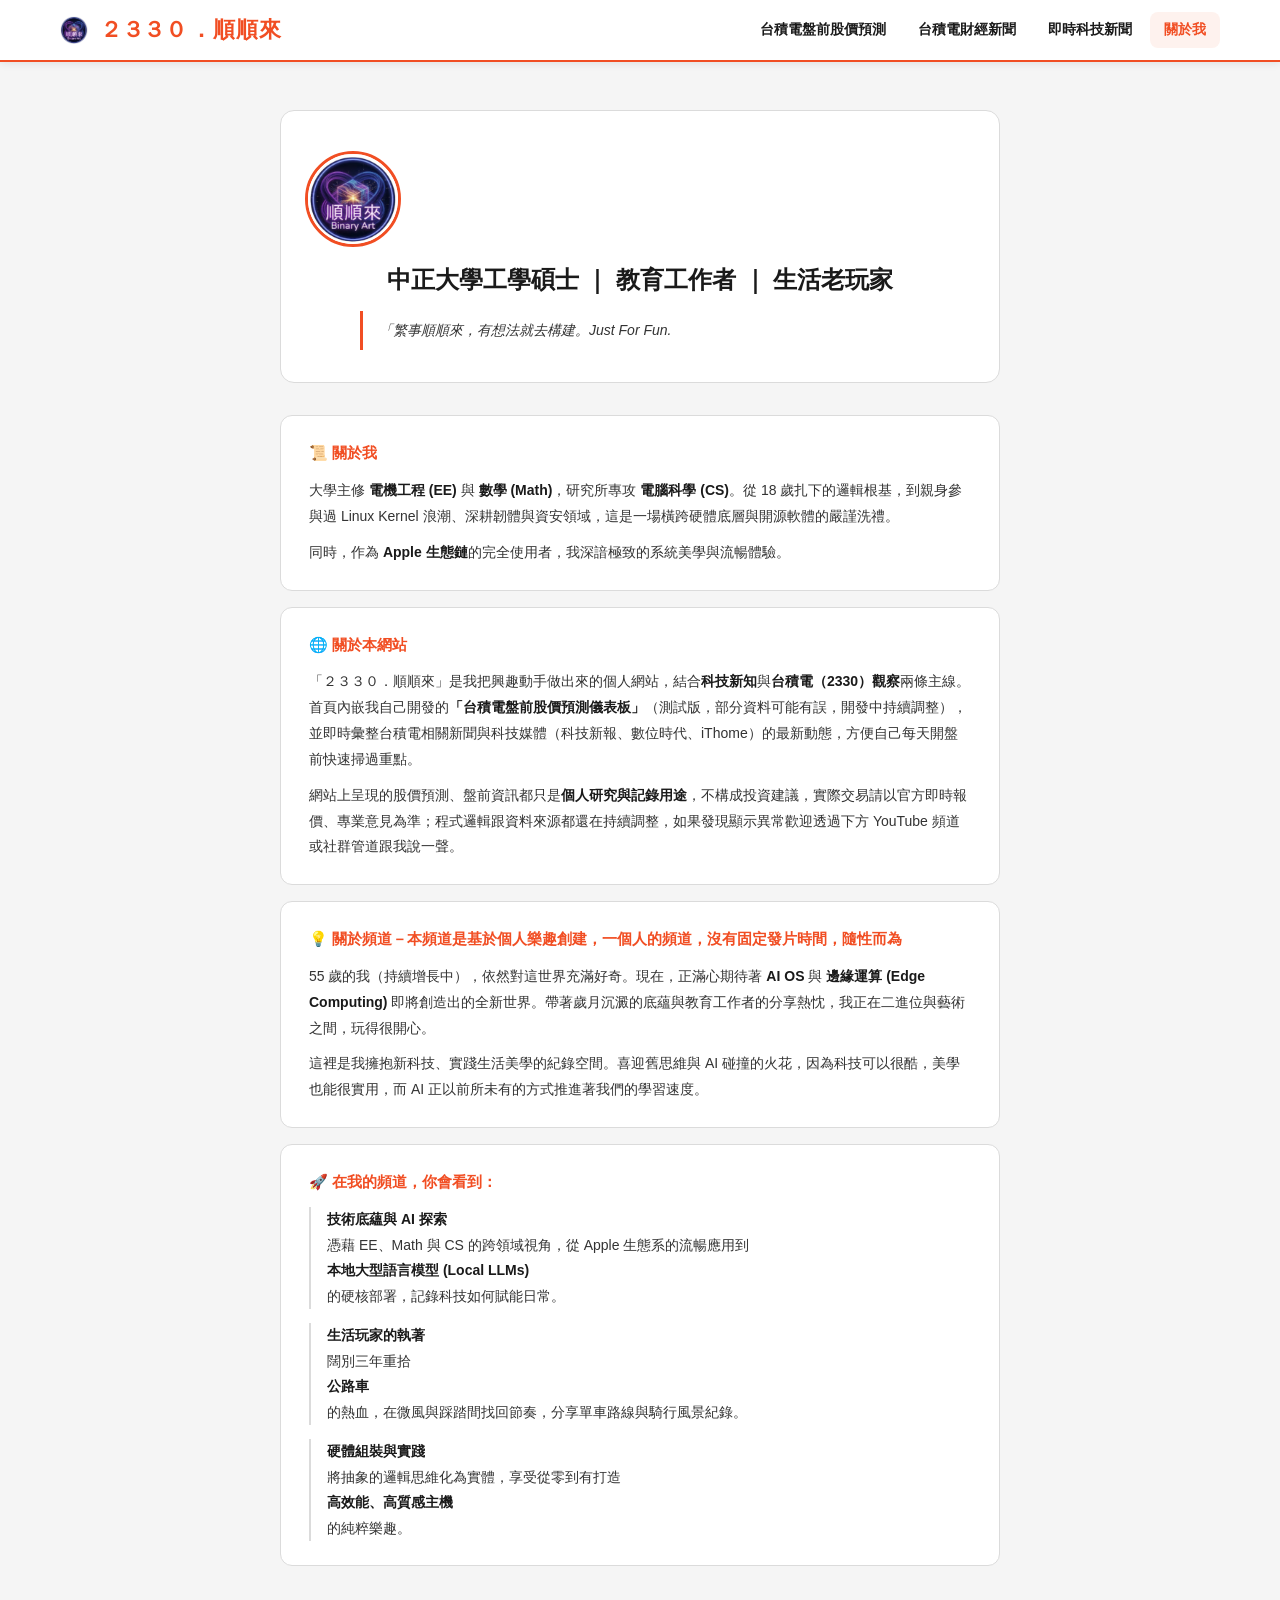
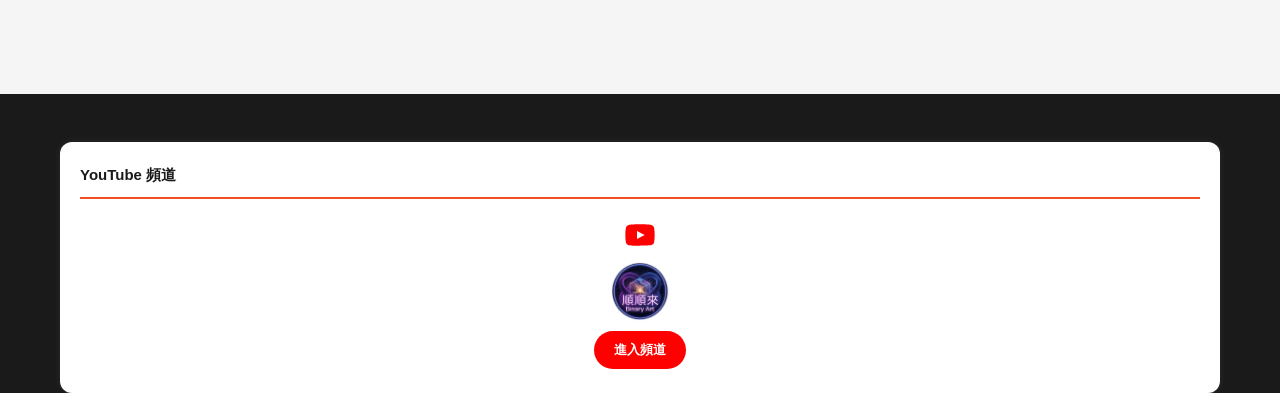
==== commit f35196c9: "關於我頁面新增「關於本網站」卡片 使用者要求在「關於我」卡片下方新增一張「關於本網站」卡片，內容參考 index.html實際內容撰寫：說明本站結合科技新知與台積電(2330)觀察兩條主線、 內嵌自製" ====
--- a/about.html
+++ b/about.html
@@ -117,7 +117,7 @@
 
       <nav class="mini-nav" aria-label="主要導覽">
         <a href="index.html">台積電盤前股價預測</a>
-        <a href="news-tsmc.html">台積電(2330)即時新聞</a>
+        <a href="news-tsmc.html">台積電財經新聞</a>
         <a href="news-tech.html">即時科技新聞</a>
         <a href="about.html" class="active">關於我</a>
       </nav>
@@ -139,6 +139,13 @@
         <h2>📜 關於我</h2>
         <p>大學主修 <strong>電機工程 (EE)</strong> 與 <strong>數學 (Math)</strong>，研究所專攻 <strong>電腦科學 (CS)</strong>。從 18 歲扎下的邏輯根基，到親身參與過 Linux Kernel 浪潮、深耕韌體與資安領域，這是一場橫跨硬體底層與開源軟體的嚴謹洗禮。</p>
         <p>同時，作為 <strong>Apple 生態鏈</strong>的完全使用者，我深諳極致的系統美學與流暢體驗。</p>
+      </div>
+
+      <!-- 關於本網站 -->
+      <div class="about-section">
+        <h2>🌐 關於本網站</h2>
+        <p>「２３３０．順順來」是我把興趣動手做出來的個人網站，結合<strong>科技新知</strong>與<strong>台積電（2330）觀察</strong>兩條主線。首頁內嵌我自己開發的<strong>「台積電盤前股價預測儀表板」</strong>（測試版，部分資料可能有誤，開發中持續調整），並即時彙整台積電相關新聞與科技媒體（科技新報、數位時代、iThome）的最新動態，方便自己每天開盤前快速掃過重點。</p>
+        <p>網站上呈現的股價預測、盤前資訊都只是<strong>個人研究與記錄用途</strong>，不構成投資建議，實際交易請以官方即時報價、專業意見為準；程式邏輯跟資料來源都還在持續調整，如果發現顯示異常歡迎透過下方 YouTube 頻道或社群管道跟我說一聲。</p>
       </div>
 
       <!-- 核心精神 -->
